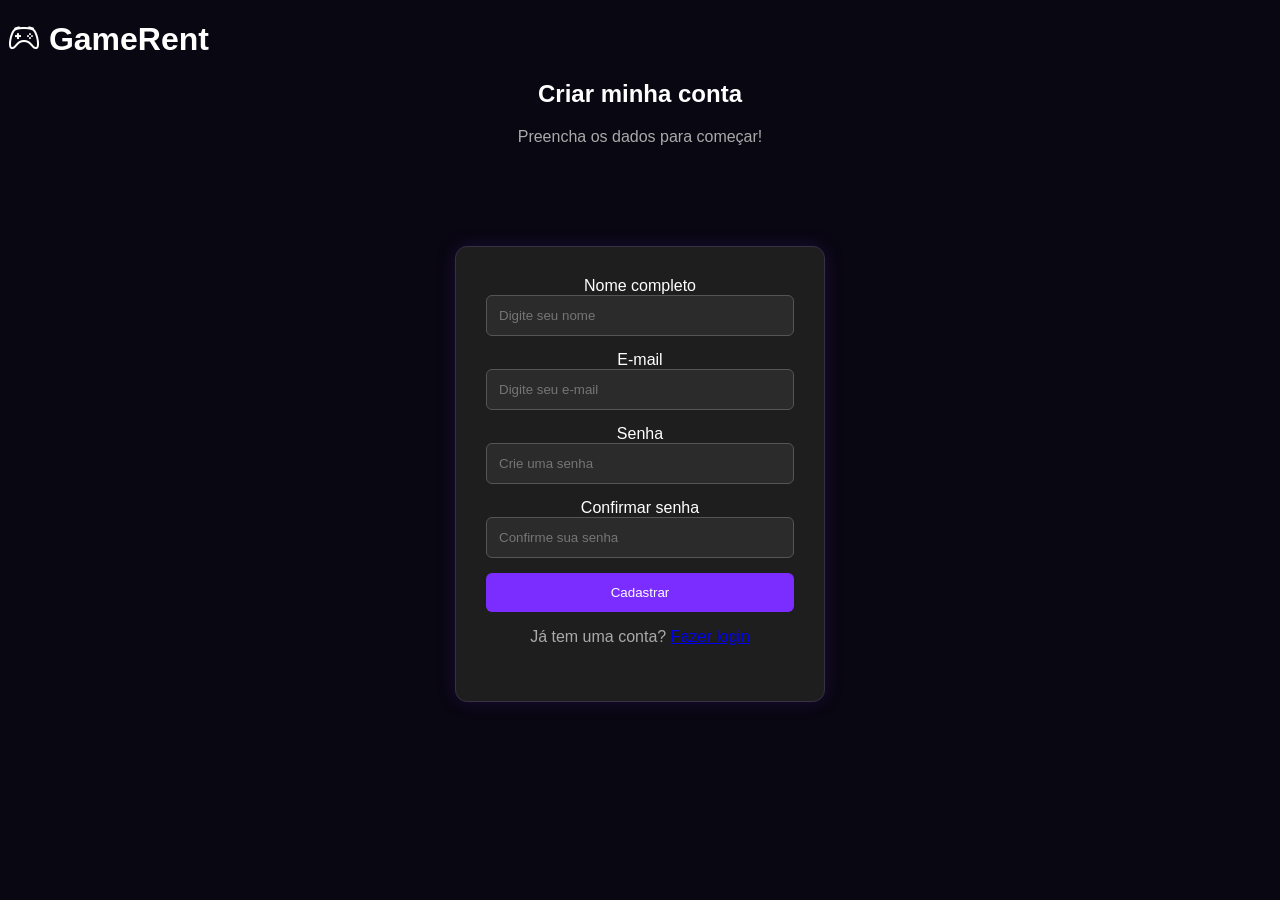
==== cadastro.html @ 69d8a74f "Implementação das telas de cadastro e login" ====
<!DOCTYPE html>
<html lang="pt-BR">
<head>
    <meta charset="UTF-8">
    <meta name="viewport" content="width=device-width, initial-scale=1.0">
    <title>GameRent - Criar conta</title>

    <link rel="stylesheet" href="css/style.css">
      <link
      rel="stylesheet"
      href="https://cdn.jsdelivr.net/npm/bootstrap-icons@1.13.1/font/bootstrap-icons.min.css"
    />
</head>
<body>
    
    <head>
        <h1>
            <i class="bi bi-controller"></i>
            GameRent
        </h1>
    </head>

    <main>
        <section>
            <h2>Criar minha conta</h2>
            <p>Preencha os dados para começar!</p>

        <form id="cadastroForm">

            <label for="nome">Nome completo</label>
            <input 
                  type="text"
                  id="nome"
                  placeholder="Digite seu nome"
                  required
                  
            >
            <label for="email">E-mail</label>
            <input 
                 type="email" 
                 id="email" 
                 placeholder="Digite seu e-mail"
                  required>

            <label for="senha">Senha</label>
            <input 
                  type="text"
                  id="senha"
                  placeholder="Crie uma senha"
                  required>
                  
            <label for="confirmarSenha">Confirmar senha</label>
                 <input 
                  type="password" 
                  id="confirmarSenha" 
                  placeholder="Confirme sua senha" 
                  required>

            <button type="submit">Cadastrar</button>

            <p>
                Já tem uma conta?
                <a href="index.html">Fazer login</a>
            </p>

        </form>
        </section>
    </main>
    <script src="js/cadastro.js"></script>
</body>
</html>
---- css/style.css ----
* {
    box-sizing: border-box;
}
body {
    background: #090711;
    color: white;
    font-family: Arial, sans-serif;
}
form {
    background-color: #1e1e1e;
    width: 370px;
    margin: 100px auto;
    padding: 30px;
    border-radius: 12px;

    border: 1px solid #383044;
    box-shadow: 0 0 20px rgba(123, 44, 255, 0.15);
}
input {
    width: 100%;
    padding: 12px;
    margin-bottom: 15px;
    background-color: #2b2b2b;
    color: white;
    border: 1px solid #555;
    border-radius: 6px;
}
button {
    width: 100%;
    padding: 12px;
    background-color: #7b2cff;
    color: white;
    border: none;
    border-radius: 6px;
    cursor: pointer;
}
button:hover {
    background-color: #5e19c9;
    transition: background-color 0.3s;
}
header {
    text-align: center;
    margin-top: 60px;
}

header h1 {
    color: #9b5cff;
    font-size: 50px;
}
section {
    text-align: center;
}

section p {
    color: #aaaaaa;
    margin-bottom: 25px;
}
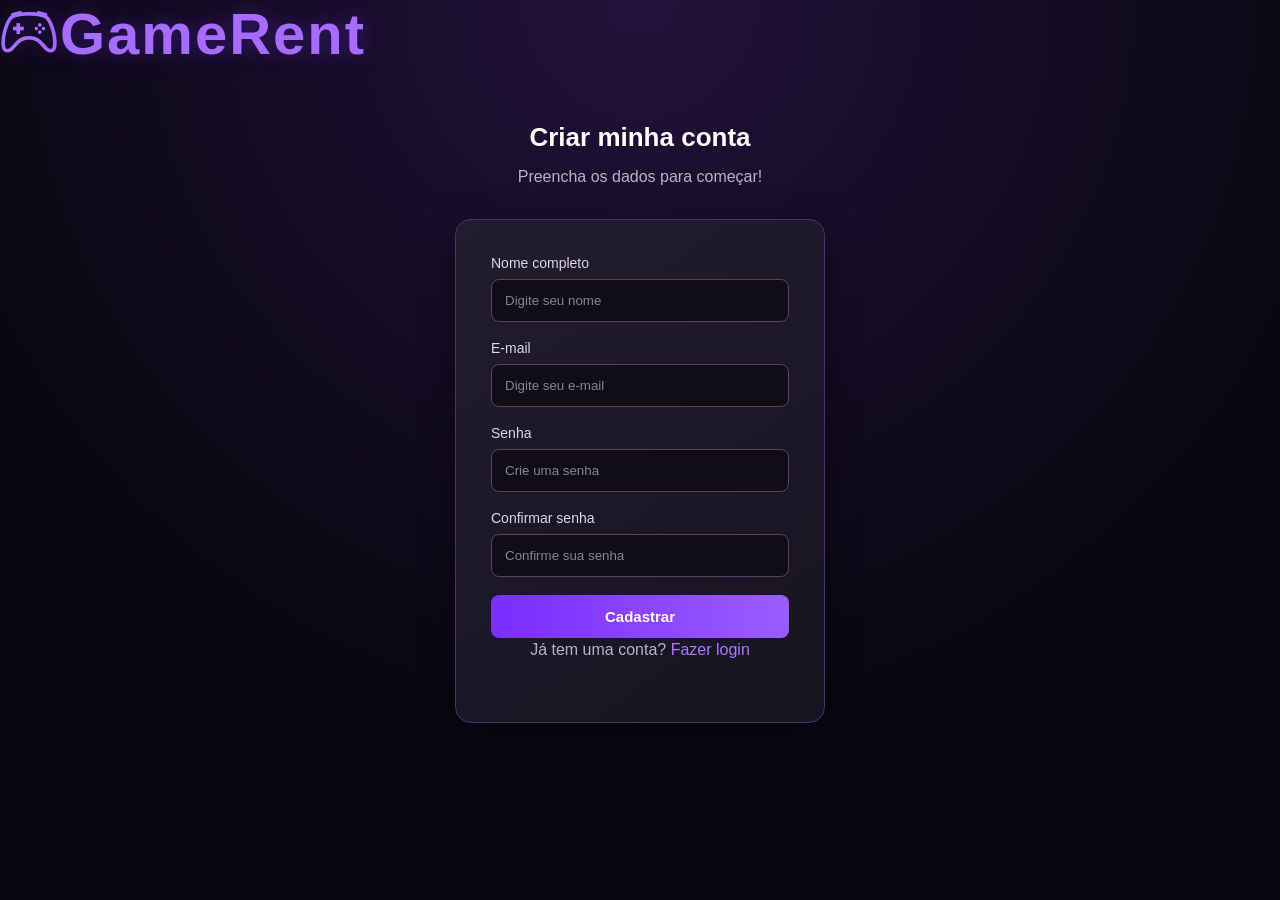
==== commit 5c458e79: "Desenvolvimento das telas de catálogo e detalhes" ====
--- a/cadastro.html
+++ b/cadastro.html
@@ -14,10 +14,8 @@
 <body>
     
     <head>
-        <h1>
-            <i class="bi bi-controller"></i>
-            GameRent
-        </h1>
+        
+       <h1 class="logo-gamerent">  <i class="bi bi-controller"></i>GameRent</h1>
     </head>
 
     <main>
--- a/css/style.css
+++ b/css/style.css
@@ -1,57 +1,412 @@
+
+/* CONFIGURAÇÕES GERAIS */
 * {
     box-sizing: border-box;
-}
+    margin: 0;
+    padding: 0;
+}
+
 body {
-    background: #090711;
+    min-height: 100vh;
+    background: radial-gradient(circle at top, #21123b, #090711 65%);
+    color: #ffffff;
+    font-family: Arial, sans-serif;
+}
+
+/* CABEÇALHO */
+header {
+    text-align: center;
+    padding: 50px 20px 10px;
+}
+
+header h1 {
+    color: #a66bff;
+    font-size: 48px;
+    font-weight: bold;
+    letter-spacing: 2px;
+    text-shadow: 0 0 18px rgba(123, 44, 255, 0.4);
+}
+
+/* CONTEÚDO */
+section {
+    text-align: center;
+    padding: 20px;
+}
+
+section h2 {
+    font-size: 26px;
+    margin-bottom: 12px;
+}
+
+section p {
+    color: #b8b3c7;
+    margin-bottom: 25px;
+    line-height: 1.5;
+}
+
+/* FORMULÁRIOS */
+form {
+    background: linear-gradient(145deg, #211d2d, #171321);
+    width: 370px;
+    max-width: calc(100% - 32px);
+    margin: 30px auto;
+    padding: 35px;
+    border-radius: 16px;
+    border: 1px solid #49356b;
+    box-shadow: 0 10px 35px rgba(0, 0, 0, 0.4);
+}
+
+/* CAMPOS */
+label {
+    display: block;
+    text-align: left;
+    margin-bottom: 8px;
+    color: #ddd5ed;
+    font-size: 14px;
+}
+
+input {
+    width: 100%;
+    padding: 13px;
+    margin-bottom: 18px;
+    background: #100d19;
     color: white;
-    font-family: Arial, sans-serif;
-}
-form {
-    background-color: #1e1e1e;
-    width: 370px;
-    margin: 100px auto;
+    border: 1px solid #514465;
+    border-radius: 8px;
+    outline: none;
+    transition: 0.3s;
+}
+
+input:focus {
+    border-color: #9b5cff;
+    box-shadow: 0 0 8px rgba(155, 92, 255, 0.4);
+}
+
+input::placeholder {
+    color: #898294;
+}
+
+/* BOTÕES */
+button {
+    width: 100%;
+    padding: 13px;
+    background: linear-gradient(90deg, #7b2cff, #9b5cff);
+    color: white;
+    border: none;
+    border-radius: 8px;
+    font-size: 15px;
+    font-weight: bold;
+    cursor: pointer;
+    transition: 0.3s;
+}
+
+button:hover {
+    transform: translateY(-2px);
+    box-shadow: 0 5px 18px rgba(123, 44, 255, 0.4);
+}
+
+/* LINKS */
+a {
+    color: #ad7aff;
+    text-decoration: none;
+    transition: 0.3s;
+}
+
+a:hover {
+    color: #ffffff;
+    text-decoration: underline;
+}
+
+/* RESPONSIVIDADE */
+@media (max-width: 480px) {
+    header h1 {
+        font-size: 38px;
+    }
+
+    form {
+        padding: 25px;
+    }
+}
+
+/* TELA DE RECUPERAÇÃO */
+.pagina-recuperacao {
+    text-align: center;
+    padding: 45px 15px;
+}
+
+.logo-gamerent {
+    color: #a66bff;
+    font-size: 58px;
+    margin-bottom: 35px;
+    letter-spacing: 2px;
+    text-shadow: 0 0 20px rgba(123, 44, 255, 0.4);
+}
+
+.titulo-recuperacao {
+    font-size: 28px;
+    margin-bottom: 12px;
+}
+
+.descricao-recuperacao {
+    color: #b8b3c7;
+    font-size: 15px;
+    margin-bottom: 20px;
+    line-height: 1.6;
+}
+
+.botao-voltar {
+    display: inline-block;
+    margin-top: 5px;
+    padding: 12px 25px;
+    border: 1px solid #7b2cff;
+    border-radius: 8px;
+    color: #ad7aff;
+    transition: 0.3s;
+}
+
+.botao-voltar:hover {
+    background: #7b2cff;
+    color: white;
+    text-decoration: none;
+}
+
+/* CABEÇALHO DO CATÁLOGO */
+.cabecalho-catalogo {
+    display: flex;
+    justify-content: space-between;
+    align-items: center;
+    padding: 20px 5%;
+    margin: 0;
+    border-bottom: 1px solid #38264f;
+}
+
+.cabecalho-catalogo .logo-gamerent {
+    margin: 0;
+    font-size: 42px;
+}
+
+.cabecalho-catalogo nav {
+    display: flex;
+    gap: 25px;
+}
+
+/* CONTEÚDO */
+.conteudo-catalogo {
+    width: 90%;
+    max-width: 1200px;
+    margin: 40px auto;
+}
+
+.introducao-catalogo {
+    text-align: center;
+    margin-bottom: 35px;
+}
+
+.introducao-catalogo h2 {
+    font-size: 30px;
+    margin-bottom: 10px;
+}
+
+.introducao-catalogo p {
+    color: #b8b3c7;
+}
+
+/* PESQUISA E FILTROS */
+.filtros-catalogo {
+    display: flex;
+    gap: 15px;
+    margin-bottom: 25px;
+}
+
+.filtros-catalogo input,
+.filtros-catalogo select {
+    flex: 1;
+    min-width: 0;
+    padding: 13px;
+    background: #171321;
+    color: white;
+    border: 1px solid #514465;
+    border-radius: 8px;
+}
+
+.mensagem-catalogo {
+    color: #b8b3c7;
+    margin-bottom: 20px;
+}
+
+/* CARDS */
+.grade-jogos {
+    display: grid;
+    grid-template-columns: repeat(auto-fit, minmax(240px, 1fr));
+    gap: 25px;
+}
+
+.card-jogo {
+    background: #1e1929;
+    border: 1px solid #49356b;
+    border-radius: 14px;
+    overflow: hidden;
+    transition: 0.3s;
+}
+
+.card-jogo:hover {
+    transform: translateY(-5px);
+    box-shadow: 0 8px 25px rgba(123, 44, 255, 0.2);
+}
+
+.card-jogo img {
+    width: 100%;
+    height: 170px;
+    object-fit: cover;
+}
+
+.informacoes-jogo {
+    padding: 18px;
+}
+
+.informacoes-jogo h3 {
+    font-size: 19px;
+    margin-bottom: 15px;
+}
+
+.informacoes-jogo p {
+    color: #b8b3c7;
+    margin-bottom: 10px;
+}
+
+.informacoes-jogo .preco-jogo {
+    color: #ad7aff;
+    font-size: 19px;
+    font-weight: bold;
+    margin-top: 15px;
+}
+
+.status-disponivel,
+.status-alugado {
+    display: inline-block;
+    padding: 6px 12px;
+    border-radius: 20px;
+    font-size: 12px;
+    margin-bottom: 15px;
+}
+
+.status-disponivel {
+    background: #153d2a;
+    color: #70e6a2;
+}
+
+.status-alugado {
+    background: #492126;
+    color: #ff9a9a;
+}
+
+.botao-alugar:disabled {
+    background: #55505e;
+    cursor: not-allowed;
+    transform: none;
+    box-shadow: none;
+}
+
+/* CELULAR */
+@media (max-width: 650px) {
+    .cabecalho-catalogo {
+        flex-direction: column;
+        gap: 20px;
+    }
+
+    .cabecalho-catalogo nav {
+        flex-wrap: wrap;
+        justify-content: center;
+    }
+
+    .filtros-catalogo {
+        flex-direction: column;
+    }
+}
+.botao-detalhes {
+    margin-top: 12px;
+}
+
+/* Página de detalhes do jogo */
+
+.detalhes-container {
+    max-width: 1150px;
+    margin: 40px auto;
+    padding: 20px;
+}
+
+.detalhes-jogo {
+    display: grid;
+    grid-template-columns: 1.1fr 1fr;
+    gap: 40px;
+    align-items: center;
+    background: #151020;
+    padding: 35px;
+    border: 1px solid #383044;
+    border-radius: 16px;
+    box-shadow: 0 0 25px rgba(123, 44, 255, 0.12);
+}
+
+.imagem-detalhes img {
+    width: 100%;
+    height: 480px;
+    object-fit: cover;
+    border-radius: 12px;
+}
+
+.informacoes-detalhes {
+    background: #211733;
     padding: 30px;
     border-radius: 12px;
-
-    border: 1px solid #383044;
-    box-shadow: 0 0 20px rgba(123, 44, 255, 0.15);
-}
-input {
-    width: 100%;
-    padding: 12px;
-    margin-bottom: 15px;
-    background-color: #2b2b2b;
-    color: white;
-    border: 1px solid #555;
-    border-radius: 6px;
-}
-button {
-    width: 100%;
-    padding: 12px;
-    background-color: #7b2cff;
-    color: white;
-    border: none;
-    border-radius: 6px;
-    cursor: pointer;
-}
-button:hover {
-    background-color: #5e19c9;
-    transition: background-color 0.3s;
-}
-header {
-    text-align: center;
-    margin-top: 60px;
-}
-
-header h1 {
-    color: #9b5cff;
-    font-size: 50px;
-}
-section {
-    text-align: center;
-}
-
-section p {
-    color: #aaaaaa;
-    margin-bottom: 25px;
+    border: 1px solid #44305e;
+}
+
+.informacoes-detalhes h2 {
+    color: #b68aff;
+    font-size: 30px;
+    margin-bottom: 20px;
+}
+
+.informacoes-detalhes p {
+    margin: 18px 0;
+    line-height: 1.7;
+}
+
+.descricao-jogo {
+    background: #171020;
+    padding: 18px;
+    border-radius: 8px;
+    color: #d0c5df;
+}
+
+.preco-detalhes {
+    margin-top: 25px;
+    padding: 18px;
+    background: #171020;
+    border-radius: 8px;
+}
+
+#botaoAlugar {
+    width: auto;
+    min-width: 190px;
+    padding: 14px 28px;
+    margin-top: 20px;
+}
+
+@media (max-width: 768px) {
+    .detalhes-jogo {
+        grid-template-columns: 1fr;
+        padding: 20px;
+    }
+
+    .imagem-detalhes img {
+        height: 300px;
+    }
+
+    .informacoes-detalhes {
+        padding: 20px;
+    }
+}
+.descricao-jogo:empty {
+    display: none;
 }
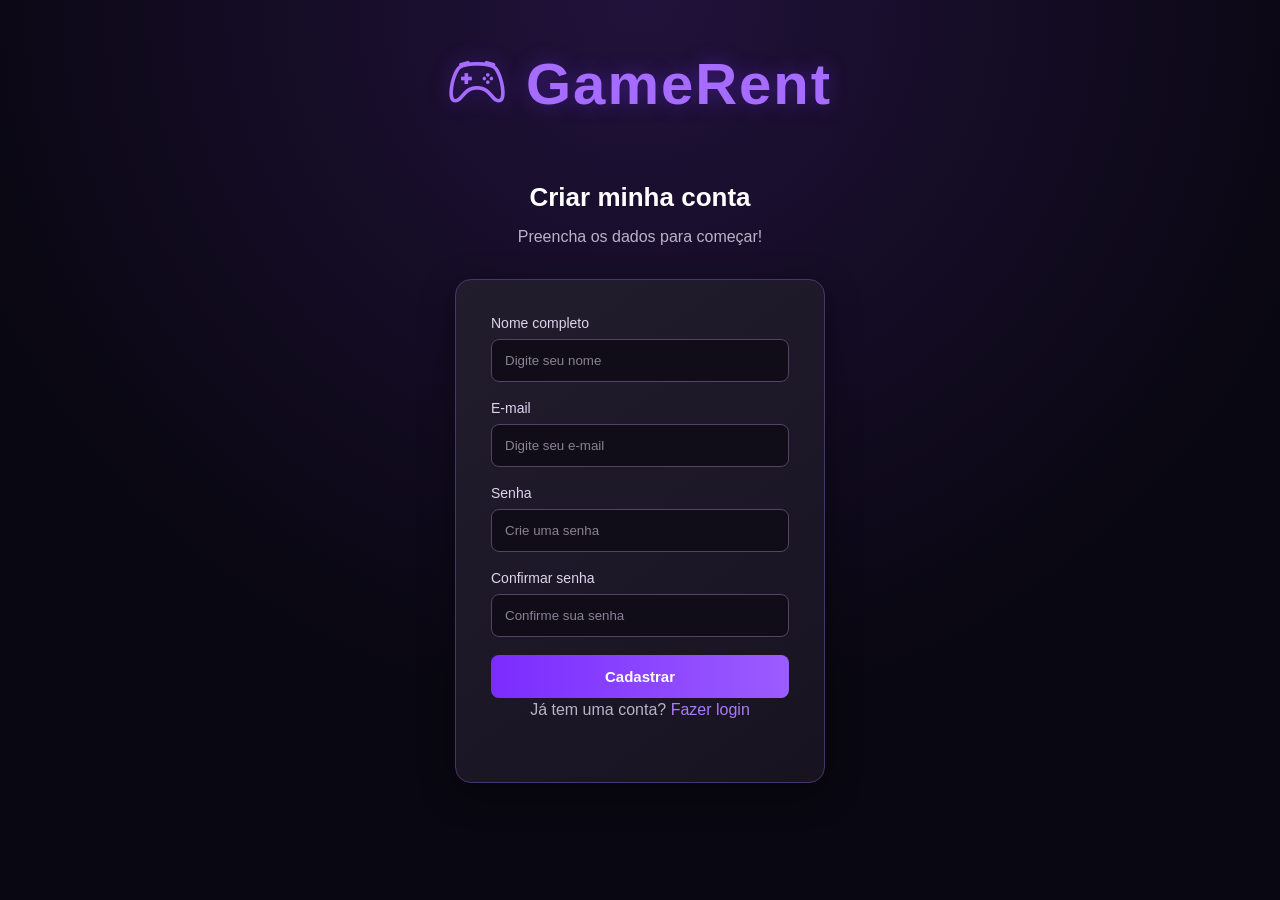
==== commit cc2ab6ac: "Atualiza funcionalidades e páginas do GameRent" ====
--- a/cadastro.html
+++ b/cadastro.html
@@ -1,3 +1,4 @@
+
 <!DOCTYPE html>
 <html lang="pt-BR">
 <head>
@@ -6,64 +7,76 @@
     <title>GameRent - Criar conta</title>
 
     <link rel="stylesheet" href="css/style.css">
-      <link
-      rel="stylesheet"
-      href="https://cdn.jsdelivr.net/npm/bootstrap-icons@1.13.1/font/bootstrap-icons.min.css"
+    <link
+        rel="stylesheet"
+        href="https://cdn.jsdelivr.net/npm/bootstrap-icons@1.13.1/font/bootstrap-icons.min.css"
     />
 </head>
+
 <body>
-    
-    <head>
-        
-       <h1 class="logo-gamerent">  <i class="bi bi-controller"></i>GameRent</h1>
-    </head>
+    <header>
+        <h1 class="logo-gamerent">
+            <i class="bi bi-controller"></i>
+            GameRent
+        </h1>
+    </header>
 
     <main>
         <section>
             <h2>Criar minha conta</h2>
             <p>Preencha os dados para começar!</p>
 
-        <form id="cadastroForm">
+            <form id="cadastroForm">
+                <label for="nome">Nome completo</label>
+                <input
+                    type="text"
+                    id="nome"
+                    name="nome"
+                    placeholder="Digite seu nome"
+                    autocomplete="name"
+                    required
+                >
 
-            <label for="nome">Nome completo</label>
-            <input 
-                  type="text"
-                  id="nome"
-                  placeholder="Digite seu nome"
-                  required
-                  
-            >
-            <label for="email">E-mail</label>
-            <input 
-                 type="email" 
-                 id="email" 
-                 placeholder="Digite seu e-mail"
-                  required>
+                <label for="email">E-mail</label>
+                <input
+                    type="email"
+                    id="email"
+                    name="email"
+                    placeholder="Digite seu e-mail"
+                    autocomplete="email"
+                    required
+                >
 
-            <label for="senha">Senha</label>
-            <input 
-                  type="text"
-                  id="senha"
-                  placeholder="Crie uma senha"
-                  required>
-                  
-            <label for="confirmarSenha">Confirmar senha</label>
-                 <input 
-                  type="password" 
-                  id="confirmarSenha" 
-                  placeholder="Confirme sua senha" 
-                  required>
+                <label for="senha">Senha</label>
+                <input
+                    type="password"
+                    id="senha"
+                    name="senha"
+                    placeholder="Crie uma senha"
+                    autocomplete="new-password"
+                    required
+                >
 
-            <button type="submit">Cadastrar</button>
+                <label for="confirmarSenha">Confirmar senha</label>
+                <input
+                    type="password"
+                    id="confirmarSenha"
+                    name="confirmarSenha"
+                    placeholder="Confirme sua senha"
+                    autocomplete="new-password"
+                    required
+                >
 
-            <p>
-                Já tem uma conta?
-                <a href="index.html">Fazer login</a>
-            </p>
+                <button type="submit">Cadastrar</button>
 
-        </form>
+                <p>
+                    Já tem uma conta?
+                    <a href="index.html">Fazer login</a>
+                </p>
+            </form>
         </section>
     </main>
+
     <script src="js/cadastro.js"></script>
 </body>
-</html>+</html>
--- a/css/style.css
+++ b/css/style.css
@@ -1,5 +1,5 @@
 
-/* CONFIGURAÇÕES GERAIS */
+
 * {
     box-sizing: border-box;
     margin: 0;
@@ -13,7 +13,7 @@
     font-family: Arial, sans-serif;
 }
 
-/* CABEÇALHO */
+
 header {
     text-align: center;
     padding: 50px 20px 10px;
@@ -27,7 +27,7 @@
     text-shadow: 0 0 18px rgba(123, 44, 255, 0.4);
 }
 
-/* CONTEÚDO */
+
 section {
     text-align: center;
     padding: 20px;
@@ -44,11 +44,11 @@
     line-height: 1.5;
 }
 
-/* FORMULÁRIOS */
+
 form {
     background: linear-gradient(145deg, #211d2d, #171321);
     width: 370px;
-    max-width: calc(100% - 32px);
+    max-width: 100%;
     margin: 30px auto;
     padding: 35px;
     border-radius: 16px;
@@ -56,7 +56,6 @@
     box-shadow: 0 10px 35px rgba(0, 0, 0, 0.4);
 }
 
-/* CAMPOS */
 label {
     display: block;
     text-align: left;
@@ -86,7 +85,7 @@
     color: #898294;
 }
 
-/* BOTÕES */
+
 button {
     width: 100%;
     padding: 13px;
@@ -105,7 +104,15 @@
     box-shadow: 0 5px 18px rgba(123, 44, 255, 0.4);
 }
 
-/* LINKS */
+button:disabled {
+    background: #55505e;
+    cursor: not-allowed;
+    transform: none;
+    box-shadow: none;
+    opacity: 0.7;
+}
+
+
 a {
     color: #ad7aff;
     text-decoration: none;
@@ -117,18 +124,7 @@
     text-decoration: underline;
 }
 
-/* RESPONSIVIDADE */
-@media (max-width: 480px) {
-    header h1 {
-        font-size: 38px;
-    }
-
-    form {
-        padding: 25px;
-    }
-}
-
-/* TELA DE RECUPERAÇÃO */
+
 .pagina-recuperacao {
     text-align: center;
     padding: 45px 15px;
@@ -170,7 +166,7 @@
     text-decoration: none;
 }
 
-/* CABEÇALHO DO CATÁLOGO */
+
 .cabecalho-catalogo {
     display: flex;
     justify-content: space-between;
@@ -190,7 +186,7 @@
     gap: 25px;
 }
 
-/* CONTEÚDO */
+
 .conteudo-catalogo {
     width: 90%;
     max-width: 1200px;
@@ -210,8 +206,7 @@
 .introducao-catalogo p {
     color: #b8b3c7;
 }
-
-/* PESQUISA E FILTROS */
+ 
 .filtros-catalogo {
     display: flex;
     gap: 15px;
@@ -229,12 +224,19 @@
     border-radius: 8px;
 }
 
+.filtros-catalogo input:focus,
+.filtros-catalogo select:focus {
+    outline: none;
+    border-color: #9b5cff;
+    box-shadow: 0 0 8px rgba(155, 92, 255, 0.4);
+}
+
 .mensagem-catalogo {
     color: #b8b3c7;
     margin-bottom: 20px;
 }
 
-/* CARDS */
+
 .grade-jogos {
     display: grid;
     grid-template-columns: repeat(auto-fit, minmax(240px, 1fr));
@@ -300,34 +302,10 @@
     color: #ff9a9a;
 }
 
-.botao-alugar:disabled {
-    background: #55505e;
-    cursor: not-allowed;
-    transform: none;
-    box-shadow: none;
-}
-
-/* CELULAR */
-@media (max-width: 650px) {
-    .cabecalho-catalogo {
-        flex-direction: column;
-        gap: 20px;
-    }
-
-    .cabecalho-catalogo nav {
-        flex-wrap: wrap;
-        justify-content: center;
-    }
-
-    .filtros-catalogo {
-        flex-direction: column;
-    }
-}
 .botao-detalhes {
     margin-top: 12px;
 }
 
-/* Página de detalhes do jogo */
 
 .detalhes-container {
     max-width: 1150px;
@@ -379,6 +357,10 @@
     color: #d0c5df;
 }
 
+.descricao-jogo:empty {
+    display: none;
+}
+
 .preco-detalhes {
     margin-top: 25px;
     padding: 18px;
@@ -393,6 +375,137 @@
     margin-top: 20px;
 }
 
+
+.pagina-biblioteca .cabecalho-catalogo {
+    text-align: left;
+}
+
+.pagina-biblioteca .logo-gamerent {
+    display: inline-block;
+    text-decoration: none;
+}
+
+.pagina-biblioteca .conteudo-catalogo {
+    min-height: 70vh;
+}
+
+.pagina-biblioteca .filtros-catalogo {
+    margin-bottom: 30px;
+}
+
+.pagina-biblioteca .filtros-catalogo input,
+.pagina-biblioteca .filtros-catalogo select {
+    background: #171321;
+    color: white;
+    border: 1px solid #514465;
+    border-radius: 8px;
+    padding: 13px;
+    flex: 1;
+    width: 100%;
+    min-width: 0;
+    height: 48px;
+}
+
+.pagina-biblioteca .filtros-catalogo select option {
+    background: #171321;
+    color: white;
+}
+
+.pagina-biblioteca .card-jogo {
+    text-align: left;
+}
+
+.pagina-biblioteca .card-jogo img {
+    height: 190px;
+}
+
+.pagina-biblioteca .informacoes-jogo h3 {
+    color: #b68aff;
+}
+
+.pagina-biblioteca .informacoes-jogo p {
+    color: #b8b3c7;
+}
+
+.pagina-biblioteca .mensagem-catalogo {
+    text-align: center;
+}
+
+.pagina-biblioteca .mensagem-sucesso {
+    color: #70e6a2;
+    background: #153d2a;
+    border: 1px solid #246b47;
+    border-radius: 8px;
+    padding: 12px;
+}
+
+
+.botao-renovar,
+.botao-cancelar {
+    display: block;
+    width: 100%;
+    margin-top: 10px;
+}
+
+.pagina-biblioteca .botao-renovar {
+    padding: 12px;
+    background: linear-gradient(90deg, #7b2cff, #9b5cff);
+    color: white;
+    border: none;
+    border-radius: 8px;
+    font-weight: bold;
+    cursor: pointer;
+    transition: 0.3s;
+}
+
+.pagina-biblioteca .botao-renovar:hover {
+    transform: translateY(-2px);
+    box-shadow: 0 5px 18px rgba(123, 44, 255, 0.4);
+}
+
+.botao-cancelar {
+    background: #8b2635;
+}
+
+.botao-cancelar:hover {
+    background: #a83245;
+}
+
+
+.perfil-container {
+    width: 100%;
+    max-width: 850px;
+    margin: 30px auto;
+    padding: 20px;
+    box-sizing: border-box;
+}
+
+.perfil-container form {
+    width: 100%;
+    max-width: 100%;
+    display: flex;
+    flex-direction: column;
+    gap: 12px;
+}
+
+.perfil-container input {
+    width: 100%;
+    box-sizing: border-box;
+}
+
+.perfil-container button {
+    margin-top: 15px;
+    width: 100%;
+}
+
+
+
+a:focus-visible,
+button:focus-visible {
+    outline: 2px solid #b68aff;
+    outline-offset: 4px;
+}
+
 @media (max-width: 768px) {
     .detalhes-jogo {
         grid-template-columns: 1fr;
@@ -407,6 +520,48 @@
         padding: 20px;
     }
 }
-.descricao-jogo:empty {
-    display: none;
-}+
+@media (max-width: 650px) {
+    .cabecalho-catalogo {
+        flex-direction: column;
+        gap: 20px;
+    }
+
+    .cabecalho-catalogo nav {
+        flex-wrap: wrap;
+        justify-content: center;
+    }
+
+    .filtros-catalogo {
+        flex-direction: column;
+    }
+
+    .pagina-biblioteca .conteudo-catalogo {
+        width: 92%;
+    }
+}
+
+@media (max-width: 600px) {
+    .perfil-container {
+        padding: 15px;
+    }
+
+    .logo-gamerent {
+        font-size: 40px;
+    }
+
+    .detalhes-container {
+        margin: 20px auto;
+        padding: 12px;
+    }
+}
+
+@media (max-width: 480px) {
+    header h1 {
+        font-size: 38px;
+    }
+
+    form {
+        padding: 25px;
+    }
+}
